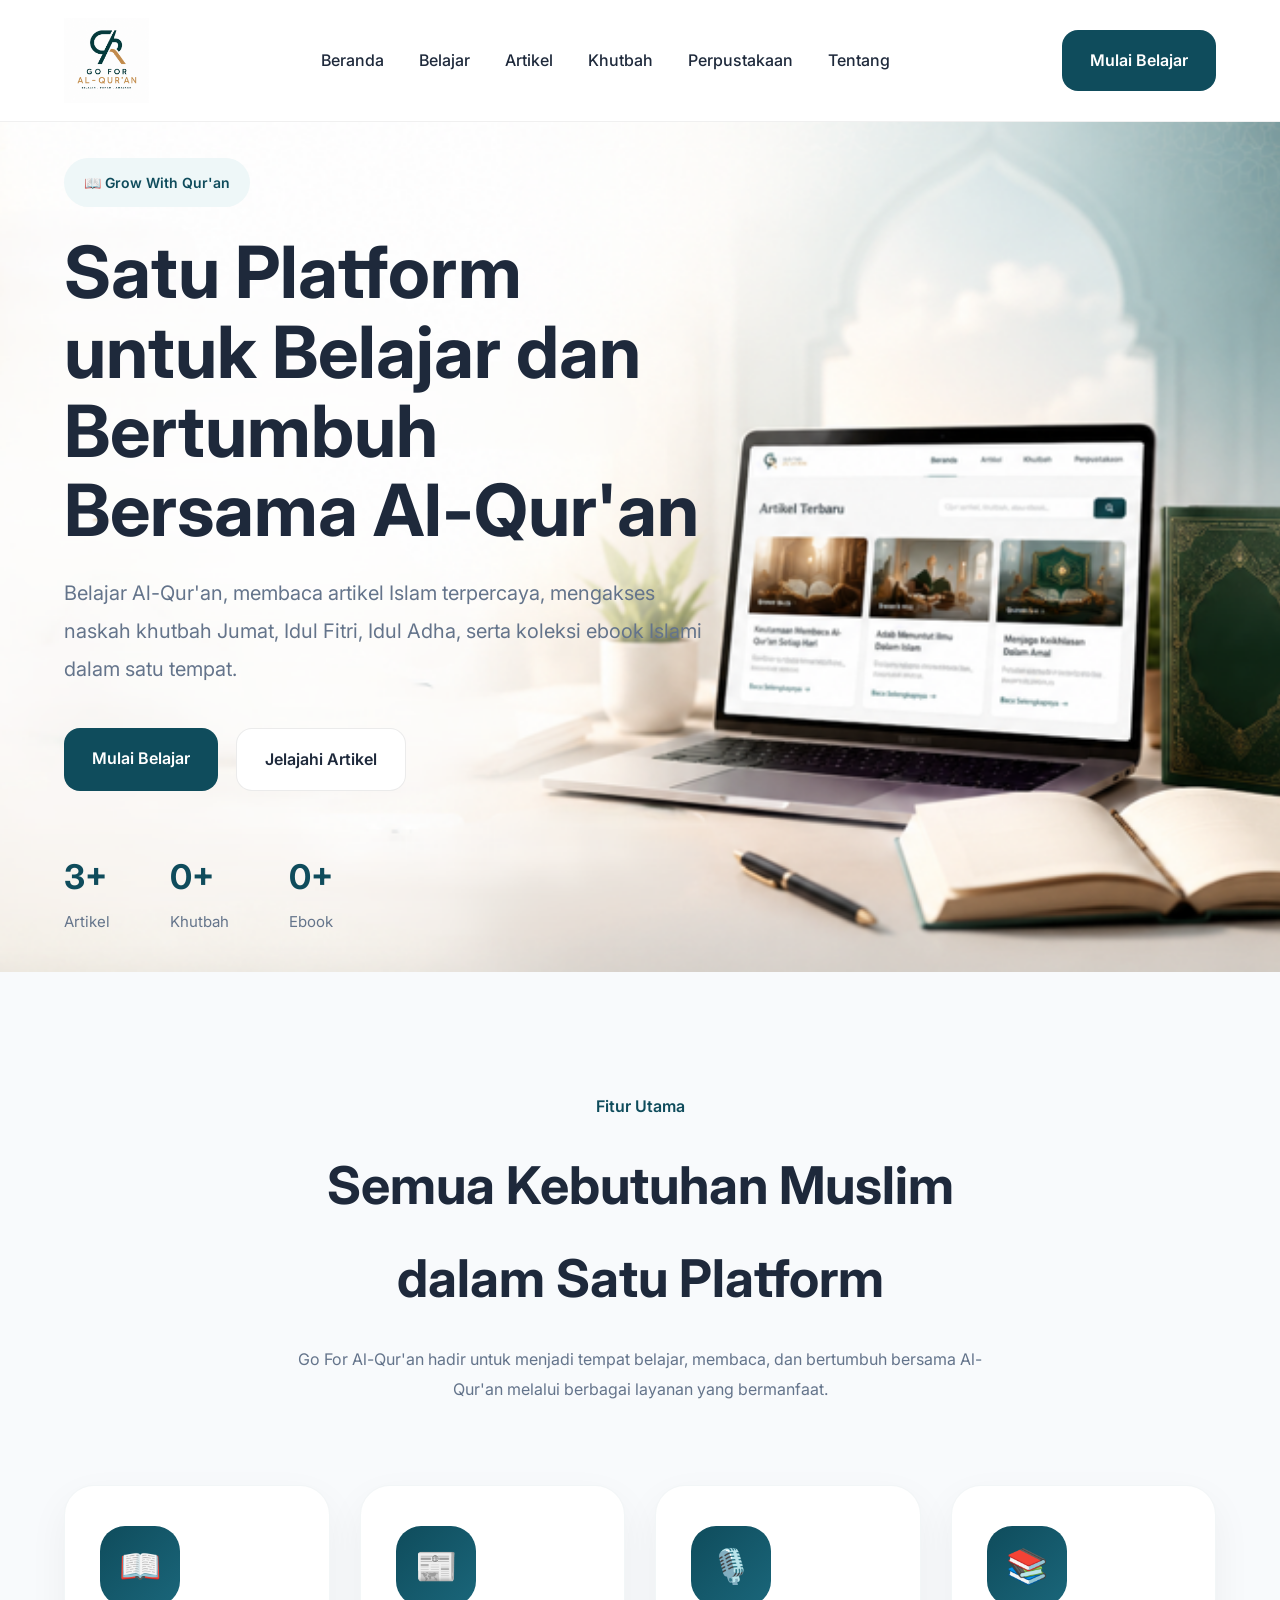
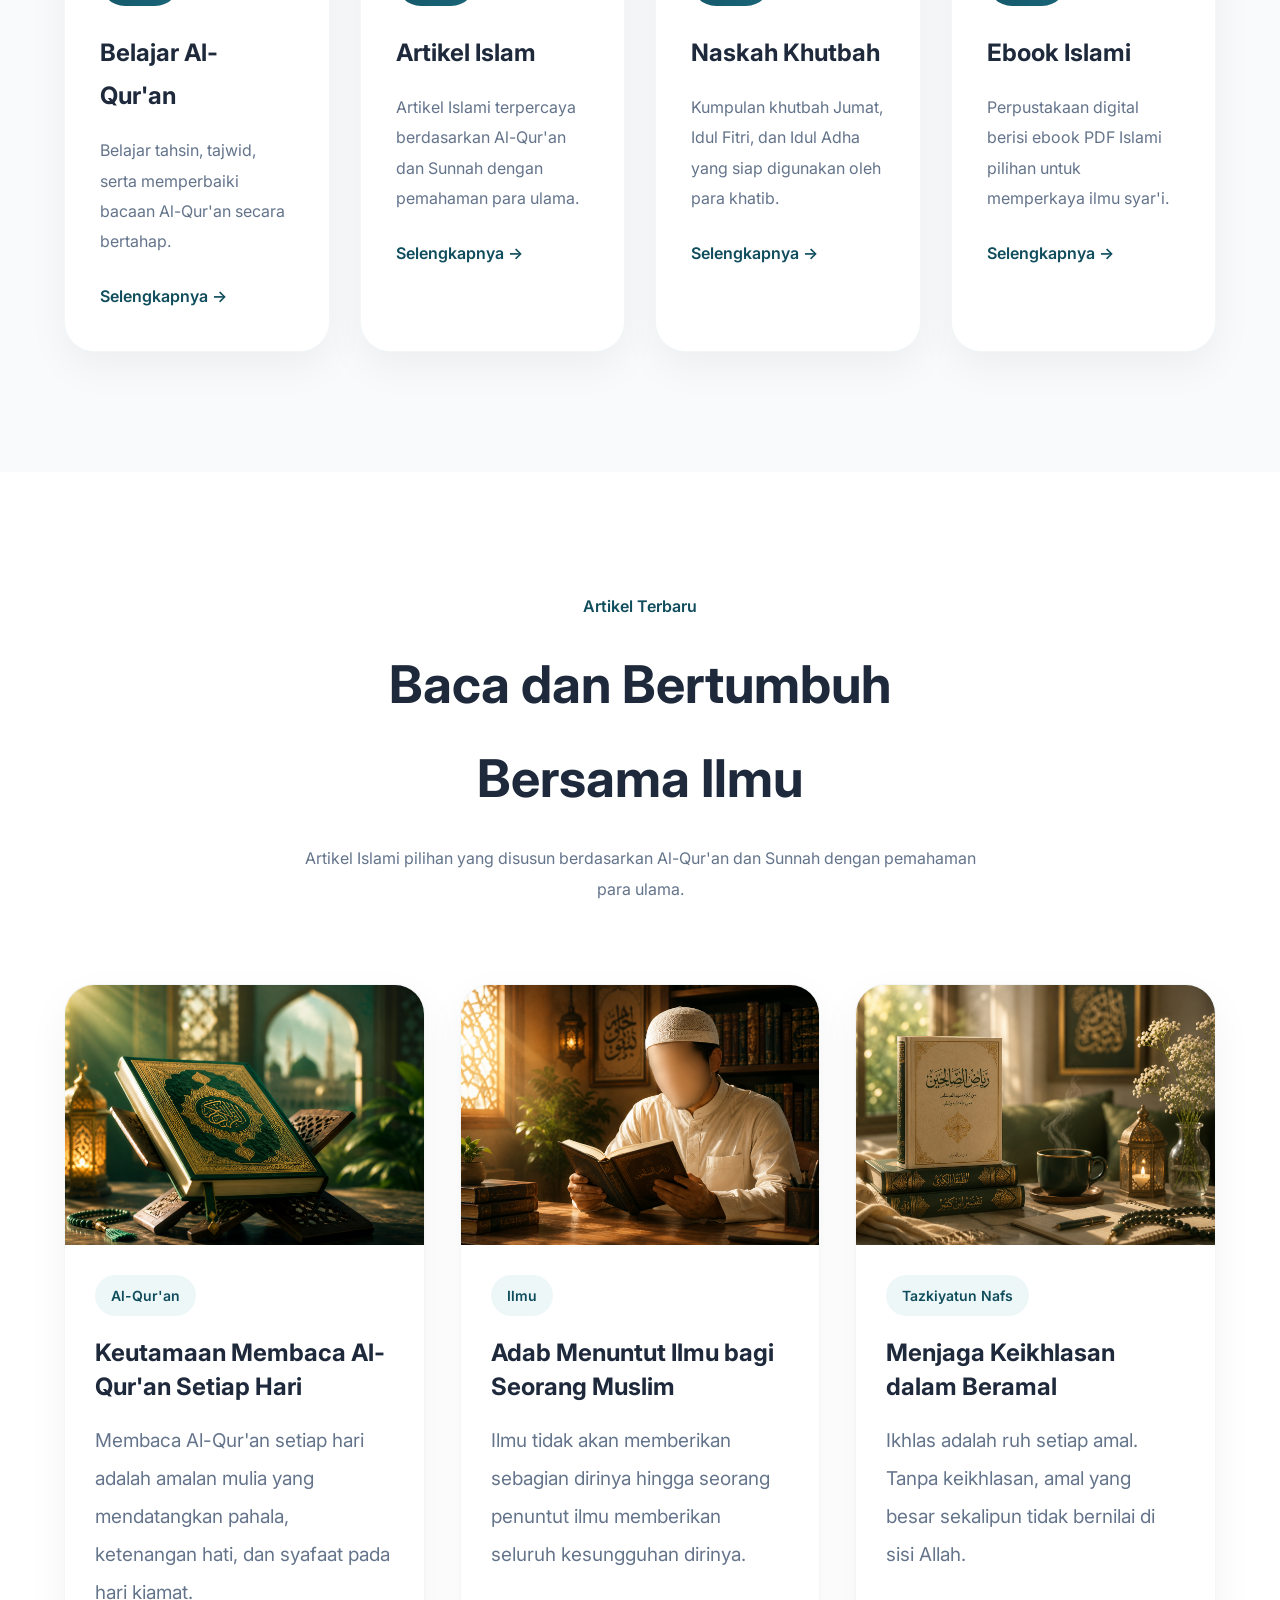
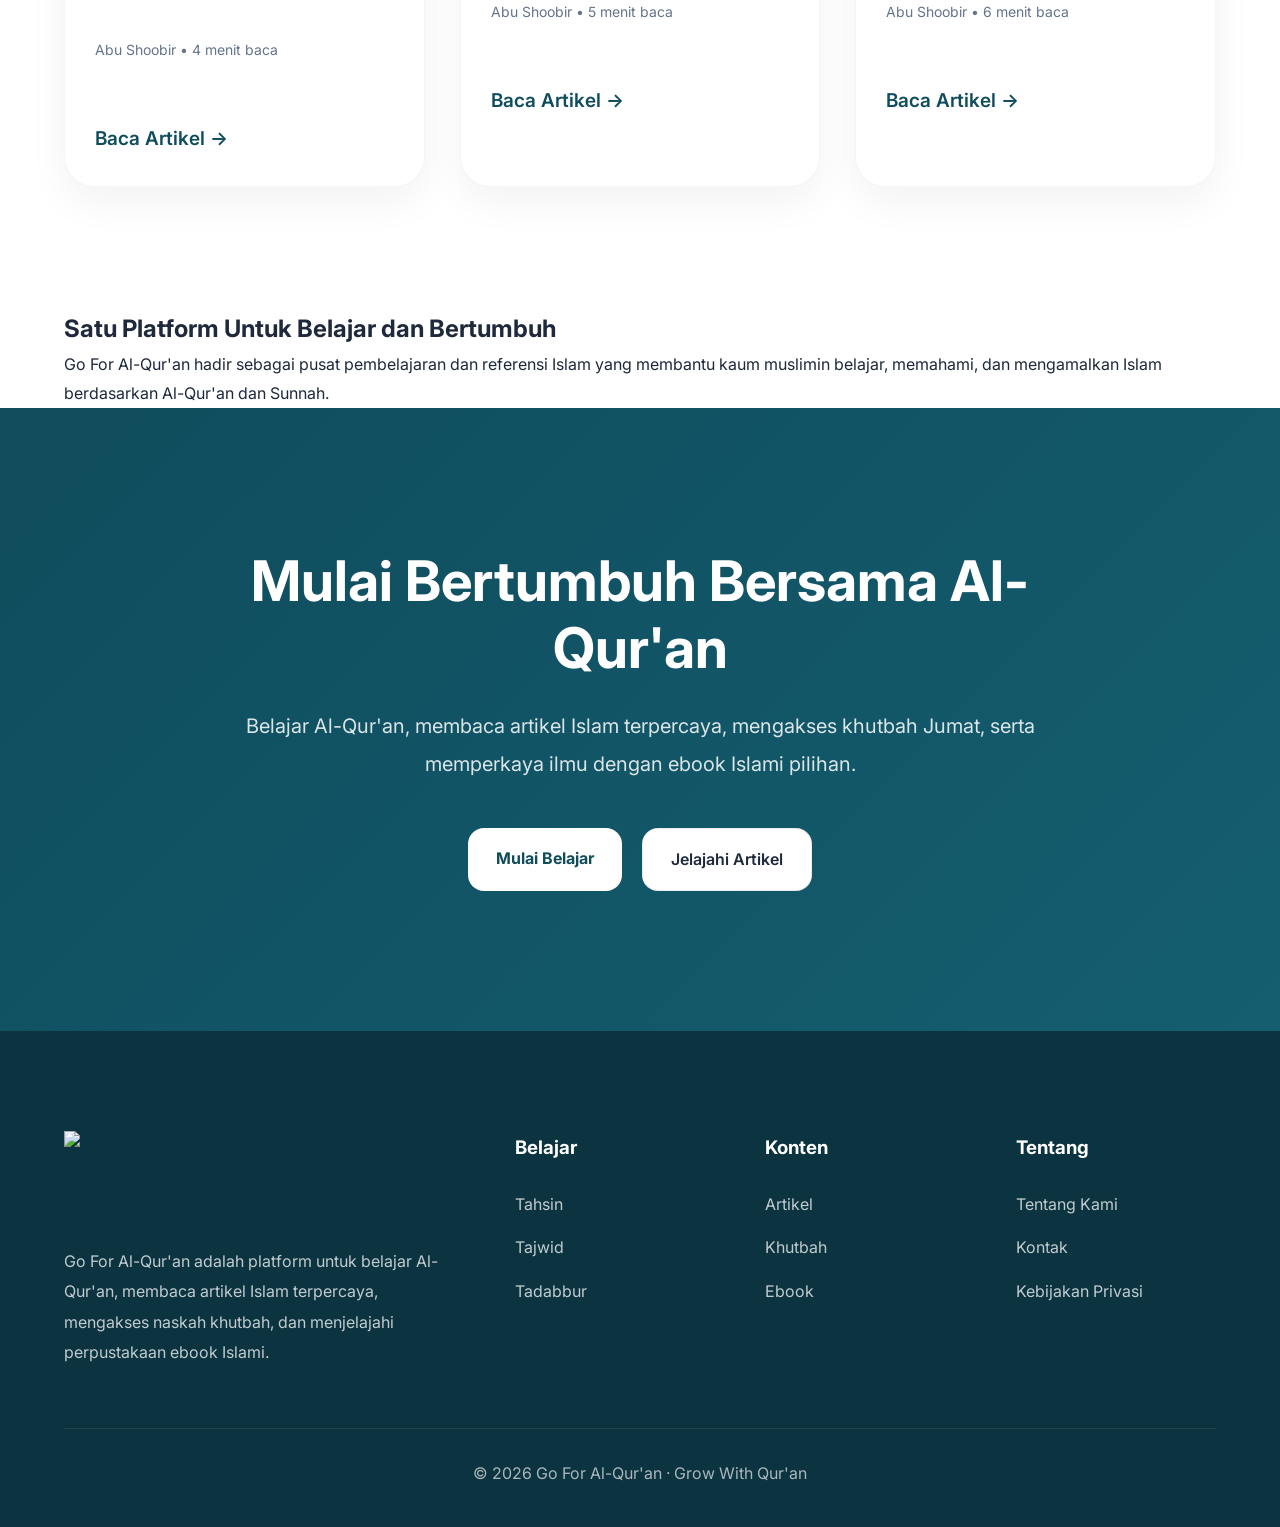
==== index.html @ 5f0da044 "Update index.html" ====
<!DOCTYPE html>
<html lang="id">
<head>
  <meta charset="UTF-8">
  <meta name="viewport" content="width=device-width, initial-scale=1.0">
  <title>Go For Al-Qur'an | Grow With Qur'an</title>

  <link rel="preconnect" href="https://fonts.googleapis.com">
  <link rel="preconnect" href="https://fonts.gstatic.com" crossorigin>

  <link href="https://fonts.googleapis.com/css2?family=Inter:wght@300;400;500;600;700;800&display=swap" rel="stylesheet">
<link rel="icon" type="image/png" href="/favicon.png">
  <link rel="stylesheet" href="style.css">
</head>

<body>

  <!-- Navbar -->
  <header class="navbar">
    <div class="container">

<div class="logo">
  <img src="logoGFA.png" alt="Go For Al-Qur'an">
</div>

      <nav>
        <a href="#">Beranda</a>
        <a href="#">Belajar</a>
        <a href="#">Artikel</a>
        <a href="#">Khutbah</a>
        <a href="#">Perpustakaan</a>
        <a href="#">Tentang</a>
      </nav>

      <a href="#" class="btn-primary">
        Mulai Belajar
      </a>

    </div>
  </header>

<!-- Hero -->
<section class="hero">

<div class="container">

<div class="hero-content">

<span class="hero-badge">
📖 Grow With Qur'an
</span>

<h1>
Satu Platform untuk
Belajar dan Bertumbuh
Bersama Al-Qur'an
</h1>

<p>
Belajar Al-Qur'an, membaca artikel Islam terpercaya,
mengakses naskah khutbah Jumat, Idul Fitri, Idul Adha,
serta koleksi ebook Islami dalam satu tempat.
</p>

<div class="hero-buttons">

<a href="#" class="btn-primary">
Mulai Belajar
</a>

<a href="#" class="btn-secondary">
Jelajahi Artikel
</a>

</div>

<div class="hero-stats">

<div>
<strong>3+</strong>
<span>Artikel</span>
</div>

<div>
<strong>0+</strong>
<span>Khutbah</span>
</div>

<div>
<strong>0+</strong>
<span>Ebook</span>
</div>

</div>

</div>

</div>

</section>
<!-- FITUR UTAMA -->
<section class="features">

<div class="container">

<div class="section-title">

<span>
Fitur Utama
</span>

<h2>
Semua Kebutuhan Muslim dalam Satu Platform
</h2>

<p>
Go For Al-Qur'an hadir untuk menjadi tempat belajar, membaca, dan bertumbuh bersama Al-Qur'an melalui berbagai layanan yang bermanfaat.
</p>

</div>


<div class="feature-grid">

<!-- Card 1 -->

<div class="feature-card">

<div class="feature-icon">
📖
</div>

<h3>
Belajar Al-Qur'an
</h3>

<p>
Belajar tahsin, tajwid, serta memperbaiki bacaan Al-Qur'an secara bertahap.
</p>

<a href="#">
Selengkapnya →
</a>

</div>


<!-- Card 2 -->

<div class="feature-card">

<div class="feature-icon">
📰
</div>

<h3>
Artikel Islam
</h3>

<p>
Artikel Islami terpercaya berdasarkan Al-Qur'an dan Sunnah dengan pemahaman para ulama.
</p>

<a href="#">
Selengkapnya →
</a>

</div>


<!-- Card 3 -->

<div class="feature-card">

<div class="feature-icon">
🎙️
</div>

<h3>
Naskah Khutbah
</h3>

<p>
Kumpulan khutbah Jumat, Idul Fitri, dan Idul Adha yang siap digunakan oleh para khatib.
</p>

<a href="#">
Selengkapnya →
</a>

</div>


<!-- Card 4 -->

<div class="feature-card">

<div class="feature-icon">
📚
</div>

<h3>
Ebook Islami
</h3>

<p>
Perpustakaan digital berisi ebook PDF Islami pilihan untuk memperkaya ilmu syar'i.
</p>

<a href="#">
Selengkapnya →
</a>

</div>

</div>

</div>

</section>

  <!-- ARTIKEL TERBARU -->
<section class="articles">

<div class="container">

<div class="section-title">

<span>
Artikel Terbaru
</span>

<h2>
Baca dan Bertumbuh Bersama Ilmu
</h2>

<p>
Artikel Islami pilihan yang disusun berdasarkan Al-Qur'an dan Sunnah dengan pemahaman para ulama.
</p>

</div>


<div class="article-grid">

<!-- Artikel 1 -->

<div class="article-card">

<img src="/article1.png" alt="Keutamaan Membaca Al-Qur'an">

<div class="article-content">

<div class="article-category">
Al-Qur'an
</div>

<h3>
Keutamaan Membaca Al-Qur'an Setiap Hari
</h3>

<p>
Membaca Al-Qur'an setiap hari adalah amalan mulia yang mendatangkan pahala, ketenangan hati, dan syafaat pada hari kiamat.
</p>

<div class="article-meta">
Abu Shoobir • 4 menit baca
</div>

<a href="artikel/keutamaan-membaca-alquran.html">
Baca Artikel →
</a>

</div>

</div>


<!-- Artikel 2 -->

<div class="article-card">

<img src="/article2.png" alt="Adab Menuntut Ilmu">

<div class="article-content">

<div class="article-category">
Ilmu
</div>

<h3>
Adab Menuntut Ilmu bagi Seorang Muslim
</h3>

<p>
Ilmu tidak akan memberikan sebagian dirinya hingga seorang penuntut ilmu memberikan seluruh kesungguhan dirinya.
</p>

<div class="article-meta">
Abu Shoobir • 5 menit baca
</div>

<a href="artikel/adab-menuntut-ilmu.html">
Baca Artikel →
</a>

</div>

</div>


<!-- Artikel 3 -->

<div class="article-card">

<img src="/article3.png" alt="Menjaga Keikhlasan">

<div class="article-content">

<div class="article-category">
Tazkiyatun Nafs
</div>

<h3>
Menjaga Keikhlasan dalam Beramal
</h3>

<p>
Ikhlas adalah ruh setiap amal. Tanpa keikhlasan, amal yang besar sekalipun tidak bernilai di sisi Allah.
</p>

<div class="article-meta">
Abu Shoobir • 6 menit baca
</div>

<a href="artikel/menjaga-keikhlasan.html">
Baca Artikel →
</a>

</div>

</div>

</div>

</div>

</section>
  
  <!-- Tentang -->
  <section class="about">

    <div class="container">

      <h2>Satu Platform Untuk Belajar dan Bertumbuh</h2>

      <p>
        Go For Al-Qur'an hadir sebagai pusat pembelajaran
        dan referensi Islam yang membantu kaum muslimin
        belajar, memahami, dan mengamalkan Islam berdasarkan
        Al-Qur'an dan Sunnah.
      </p>

    </div>

  </section>


  <!-- CTA -->
 <section class="cta">

<div class="container">

<div class="cta-content">

<h2>
Mulai Bertumbuh Bersama Al-Qur'an
</h2>

<p>
Belajar Al-Qur'an, membaca artikel Islam terpercaya,
mengakses khutbah Jumat, serta memperkaya ilmu dengan ebook Islami pilihan.
</p>

<div class="cta-buttons">

<a href="#" class="btn-light">
Mulai Belajar
</a>

<a href="#" class="btn-secondary">
Jelajahi Artikel
</a>

</div>

</div>

</div>

</section>

  <!-- Footer -->
 <footer>

<div class="container">

<div class="footer-grid">

<div>

<div class="footer-logo">

<img src="logo.png">

</div>

<p class="footer-desc">

Go For Al-Qur'an adalah platform untuk belajar Al-Qur'an, membaca artikel Islam terpercaya, mengakses naskah khutbah, dan menjelajahi perpustakaan ebook Islami.

</p>

</div>


<div class="footer-column">

<h3>
Belajar
</h3>

<a href="#">
Tahsin
</a>

<a href="#">
Tajwid
</a>

<a href="#">
Tadabbur
</a>

</div>


<div class="footer-column">

<h3>
Konten
</h3>

<a href="#">
Artikel
</a>

<a href="#">
Khutbah
</a>

<a href="#">
Ebook
</a>

</div>


<div class="footer-column">

<h3>
Tentang
</h3>

<a href="#">
Tentang Kami
</a>

<a href="#">
Kontak
</a>

<a href="#">
Kebijakan Privasi
</a>

</div>

</div>


<div class="footer-bottom">

© 2026 Go For Al-Qur'an · Grow With Qur'an

</div>

</div>

</footer>
---- style.css ----
/* ==================================================
   GO FOR AL-QUR'AN PREMIUM V5.0
   Grow With Qur'an
================================================== */


/* ==================================================
   ROOT VARIABLES
================================================== */

:root{

    --primary:#0F4C5C;
    --secondary:#D4A55A;

    --dark:#1E293B;
    --gray:#64748B;

    --light:#F8FAFC;
    --white:#FFFFFF;

}


/* ==================================================
   RESET
================================================== */

*{
    margin:0;
    padding:0;
    box-sizing:border-box;
}


html{
    scroll-behavior:smooth;
}


body{

    font-family:'Inter',sans-serif;

    color:var(--dark);

    background:var(--white);

    line-height:1.8;
}


/* ==================================================
   GLOBAL
================================================== */

.container{

    width:90%;
    max-width:1200px;

    margin:auto;

}


img{

    max-width:100%;

    display:block;
}


a{
    text-decoration:none;
}


ul{
    list-style:none;
}


/* ==================================================
   NAVBAR
================================================== */

.navbar{

    position:sticky;

    top:0;

    background:white;

    z-index:999;

    border-bottom:1px solid rgba(0,0,0,.06);

    backdrop-filter:blur(15px);

}


.navbar .container{

    display:flex;

    justify-content:space-between;

    align-items:center;

    padding:18px 0;
}


/* Logo */

.logo img{

    height:85px;

    width:auto;
}


/* Menu */

nav{

    display:flex;

    gap:35px;
}


nav a{

    color:var(--dark);

    font-weight:500;

    transition:.3s;
}


nav a:hover{

    color:var(--primary);
}


/* ==================================================
   BUTTONS
================================================== */

.btn-primary{

    display:inline-block;

    background:var(--primary);

    color:white;

    padding:16px 28px;

    border-radius:16px;

    font-weight:600;

    transition:.3s;
}


.btn-primary:hover{

    transform:translateY(-3px);

    box-shadow:

    0 15px 35px rgba(15,76,92,.25);
}



.btn-secondary{

    display:inline-block;

    background:white;

    color:var(--dark);

    border:1px solid rgba(0,0,0,.08);

    padding:16px 28px;

    border-radius:16px;

    font-weight:600;

    transition:.3s;
}


.btn-secondary:hover{

    transform:translateY(-3px);
}


.btn-light{

    display:inline-block;

    background:white;

    color:var(--primary);

    padding:16px 28px;

    border-radius:16px;

    font-weight:700;
}

/* ==================================================
   HERO PREMIUM V5.0
================================================== */

.hero{

    min-height:850px;

    background:
    url("hero-bg.png") no-repeat center center;

    background-size:cover;

    display:flex;

    align-items:center;
}


.hero-content{

    max-width:650px;
}


.hero-badge{

    display:inline-block;

    background:#eef7f8;

    color:var(--primary);

    padding:12px 20px;

    border-radius:999px;

    font-size:14px;

    font-weight:600;

    margin-bottom:25px;
}


.hero h1{

    font-size:72px;

    line-height:1.1;

    color:var(--dark);

    margin-bottom:25px;
}


.hero p{

    font-size:20px;

    line-height:1.9;

    color:var(--gray);

    margin-bottom:40px;
}


.hero-buttons{

    display:flex;

    gap:18px;

    margin-bottom:55px;
}


.hero-stats{

    display:flex;

    gap:60px;
}


.hero-stats strong{

    display:block;

    font-size:34px;

    color:var(--primary);
}


.hero-stats span{

    color:var(--gray);

    font-size:15px;
}

/* ==================================================
   FEATURES PREMIUM V5.0
================================================== */

.features{

    padding:120px 0;

    background:var(--light);
}


/* Section Title */

.section-title{

    text-align:center;

    max-width:700px;

    margin:0 auto 80px;
}


.section-title span{

    color:var(--primary);

    font-weight:600;
}


.section-title h2{

    font-size:52px;

    color:var(--dark);

    margin:18px 0;
}


.section-title p{

    color:var(--gray);

    line-height:1.9;
}


/* Grid */

.feature-grid{

    display:grid;

    grid-template-columns:repeat(4,1fr);

    gap:30px;
}


/* Card */

.feature-card{

    background:white;

    padding:40px 35px;

    border-radius:30px;

    border:1px solid rgba(15,76,92,.05);

    box-shadow:
    0 15px 40px rgba(0,0,0,.05);

    transition:.4s;
}


.feature-card:hover{

    transform:translateY(-12px);

    box-shadow:
    0 25px 60px rgba(0,0,0,.1);
}


/* Icon */

.feature-icon{

    width:80px;

    height:80px;

    border-radius:25px;

    background:
    linear-gradient(
    135deg,
    #0F4C5C,
    #1A667A);

    color:white;

    display:flex;

    justify-content:center;

    align-items:center;

    font-size:34px;

    margin-bottom:25px;
}


/* Content */

.feature-card h3{

    font-size:24px;

    margin-bottom:18px;

    color:var(--dark);
}


.feature-card p{

    color:var(--gray);

    line-height:1.9;

    margin-bottom:25px;
}


.feature-card a{

    color:var(--primary);

    font-weight:600;
}

/* ==================================================
   ARTICLES PREMIUM V5.0
================================================== */

.articles{

    padding:120px 0;

    background:white;
}


/* Grid */

.article-grid{

    display:grid;

    grid-template-columns:
    repeat(3,1fr);

    gap:35px;
}


/* Card */

.article-card{

    background:white;

    border-radius:30px;

    overflow:hidden;

    border:1px solid rgba(15,76,92,.05);

    box-shadow:
    0 15px 40px rgba(0,0,0,.05);

    transition:.4s;
}


.article-card:hover{

    transform:translateY(-10px);

    box-shadow:
    0 25px 60px rgba(0,0,0,.10);
}


/* Image */

.article-card img{

    width:100%;

    height:260px;

    object-fit:cover;
}


/* Content */

.article-content{

    padding:30px;
}


/* Category */

.article-category{

    display:inline-block;

    background:#eef7f8;

    color:var(--primary);

    padding:8px 14px;

    border-radius:999px;

    font-size:13px;

    font-weight:600;

    margin-bottom:18px;
}


/* Title */

.article-content h3{

    font-size:24px;

    line-height:1.4;

    color:var(--dark);

    margin-bottom:18px;
}


/* Description */

.article-content p{

    color:var(--gray);

    line-height:1.8;

    margin-bottom:25px;
}


/* Meta */

.article-meta{

    color:var(--gray);

    font-size:14px;

    margin-bottom:20px;
}


/* Link */

.article-content a{

    color:var(--primary);

    font-weight:600;
}

/* ==================================================
   CTA PREMIUM V5.0
================================================== */

.cta{

    padding:140px 0;

    background:
    linear-gradient(
    135deg,
    #0F4C5C,
    #145E70);

    color:white;
}


.cta-content{

    max-width:800px;

    margin:auto;

    text-align:center;
}


.cta-content h2{

    font-size:56px;

    line-height:1.2;

    margin-bottom:25px;
}


.cta-content p{

    font-size:20px;

    line-height:1.9;

    color:rgba(255,255,255,.85);

    margin-bottom:45px;
}


.cta-buttons{

    display:flex;

    justify-content:center;

    gap:20px;
}



/* ==================================================
   FOOTER PREMIUM V5.0
================================================== */

footer{

    background:#0B3340;

    color:white;

    padding:100px 0 40px;
}


.footer-grid{

    display:grid;

    grid-template-columns:
    2fr 1fr 1fr 1fr;

    gap:50px;
}


.footer-logo img{

    height:90px;

    margin-bottom:25px;
}


.footer-desc{

    color:rgba(255,255,255,.75);

    line-height:1.9;
}


.footer-column h3{

    margin-bottom:25px;
}


.footer-column a{

    display:block;

    color:rgba(255,255,255,.75);

    margin-bottom:15px;

    transition:.3s;
}


.footer-column a:hover{

    color:white;
}


.footer-bottom{

    border-top:1px solid rgba(255,255,255,.08);

    margin-top:60px;

    padding-top:30px;

    text-align:center;

    color:rgba(255,255,255,.65);
}

/* ==================================================
   ARTICLE PAGE PREMIUM V5.0
================================================== */

.article-container{

    max-width:900px;

    margin:auto;

    padding:80px 25px;
}


/* Breadcrumb */

.breadcrumb{

    color:var(--gray);

    margin-bottom:35px;

    font-size:15px;
}


/* Cover */

.article-cover{

    width:100%;

    height:500px;

    object-fit:cover;

    border-radius:30px;

    margin-bottom:45px;
}


/* Category */

.article-category{

    display:inline-block;

    background:#eef7f8;

    color:var(--primary);

    padding:8px 16px;

    border-radius:999px;

    font-size:14px;

    font-weight:600;

    margin-bottom:20px;
}


/* Title */

.article-title{

    font-size:58px;

    line-height:1.15;

    color:var(--dark);

    margin-bottom:20px;
}


/* Meta */

.article-meta{

    display:flex;

    gap:20px;

    color:var(--gray);

    margin-bottom:60px;
}


/* Content */

.article-content{

    font-size:19px;

    color:#475569;
}


.article-content h2{

    margin-top:70px;

    margin-bottom:20px;

    color:var(--dark);

    font-size:34px;
}


.article-content p{

    line-height:2;

    margin-bottom:25px;
}


/* Arabic */

.arabic{

    font-size:34px;

    line-height:2.4;

    direction:rtl;

    text-align:right;

    color:var(--primary);

    margin:40px 0;
}


/* Blockquote */

blockquote{

    background:var(--light);

    border-left:5px solid var(--secondary);

    padding:30px;

    border-radius:25px;

    margin:40px 0;
}


/* List */

.article-content ul{

    margin-left:25px;
}


.article-content li{

    margin-bottom:15px;
}

/* ==================================================
   SHARE BUTTONS
================================================== */

.share-buttons{

    display:flex;

    gap:15px;

    margin:60px 0;
}


.share-btn{

    background:var(--light);

    padding:14px 20px;

    border-radius:16px;

    color:var(--dark);

    font-weight:600;

    transition:.3s;
}


.share-btn:hover{

    transform:translateY(-3px);
}

/* ==================================================
   QUOTE BOX
================================================== */

.quote-box{

    background:
    linear-gradient(
    135deg,
    #0F4C5C,
    #145E70);

    color:white;

    padding:60px;

    border-radius:30px;

    text-align:center;

    margin:100px 0;
}


.quote-box p{

    color:white;

    font-size:24px;

    font-style:italic;

    line-height:1.8;
}

/* ==================================================
   AUTHOR BOX
================================================== */

.author-box{

    display:flex;

    gap:25px;

    align-items:center;

    background:var(--light);

    padding:35px;

    border-radius:30px;

    margin-top:100px;
}


.author-avatar{

    width:90px;

    height:90px;

    border-radius:50%;

    background:
    linear-gradient(
    135deg,
    var(--primary),
    var(--secondary));
}


.author-info h3{

    margin-bottom:10px;
}

/* ==================================================
   RELATED ARTICLES
================================================== */

.related-section{

    margin-top:120px;
}


.related-grid{

    display:grid;

    grid-template-columns:
    repeat(3,1fr);

    gap:30px;
}


.related-card{

    background:white;

    border-radius:25px;

    overflow:hidden;

    box-shadow:
    0 15px 40px rgba(0,0,0,.06);

    transition:.4s;
}


.related-card:hover{

    transform:translateY(-8px);
}


.related-card img{

    width:100%;

    height:180px;

    object-fit:cover;
}


.related-content{

    padding:25px;
}


.related-content h3{

    margin-bottom:15px;

    line-height:1.5;
}


.related-content a{

    color:var(--primary);

    font-weight:600;
}

/* ==================================================
   RESPONSIVE PREMIUM V5.0
================================================== */


/* ======================
   Laptop
====================== */

@media (max-width:1200px){

    .hero h1{
        font-size:58px;
    }

    .feature-grid{
        grid-template-columns:repeat(2,1fr);
    }

    .article-grid{
        grid-template-columns:repeat(2,1fr);
    }

    .footer-grid{
        grid-template-columns:1fr 1fr;
    }

}


/* ======================
   Tablet
====================== */

@media (max-width:992px){

    nav{
        display:none;
    }

    .hero{
        min-height:auto;
        padding:120px 0;
    }

    .hero-content{
        max-width:100%;
        text-align:center;
    }

    .hero-buttons{
        justify-content:center;
    }

    .hero-stats{
        justify-content:center;
        flex-wrap:wrap;
        gap:40px;
    }

    .feature-grid{
        grid-template-columns:1fr 1fr;
    }

    .article-grid{
        grid-template-columns:1fr;
    }

    .related-grid{
        grid-template-columns:1fr;
    }

    .footer-grid{
        grid-template-columns:1fr;
        text-align:center;
    }

    .footer-logo img{
        margin:auto;
        margin-bottom:25px;
    }

}


/* ======================
   Mobile
====================== */

@media (max-width:768px){

    .hero{

        background-position:center;

        padding:100px 0;
    }

    .hero h1{

        font-size:42px;
    }

    .hero p{

        font-size:17px;
    }

    .hero-buttons{

        flex-direction:column;

        gap:15px;
    }

    .hero-stats{

        flex-direction:column;

        gap:25px;
    }

    .section-title h2{

        font-size:38px;
    }

    .cta-content h2{

        font-size:40px;
    }

    .article-title{

        font-size:42px;
    }

    .article-cover{

        height:300px;
    }

    .arabic{

        font-size:24px;

        line-height:2.2;
    }

    .author-box{

        flex-direction:column;

        text-align:center;
    }

}


/* ======================
   Small Mobile
====================== */

@media (max-width:576px){

    .hero h1{

        font-size:34px;
    }

    .section-title h2{

        font-size:32px;
    }

    .cta-content h2{

        font-size:32px;
    }

    .article-title{

        font-size:34px;
    }

    .quote-box{

        padding:40px 25px;
    }

    .quote-box p{

        font-size:20px;
    }

    .share-buttons{

        flex-wrap:wrap;
    }

}
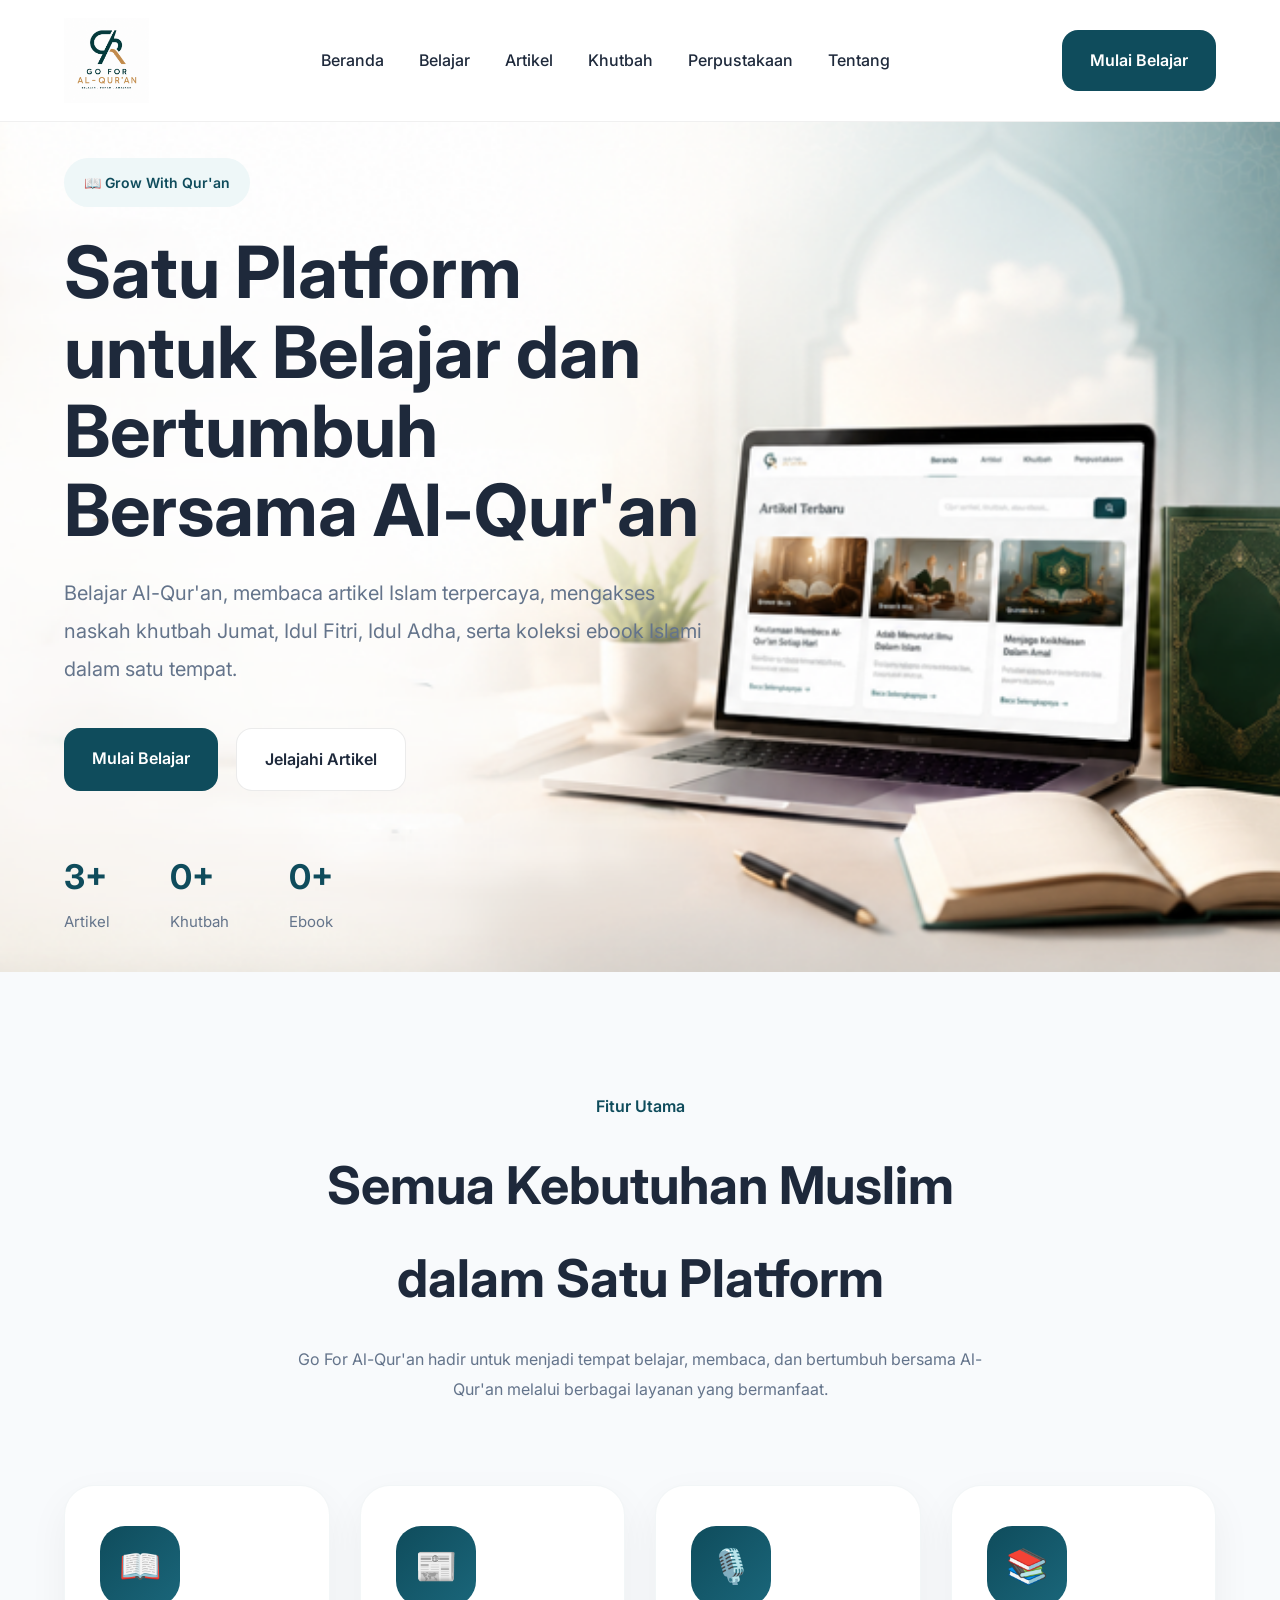
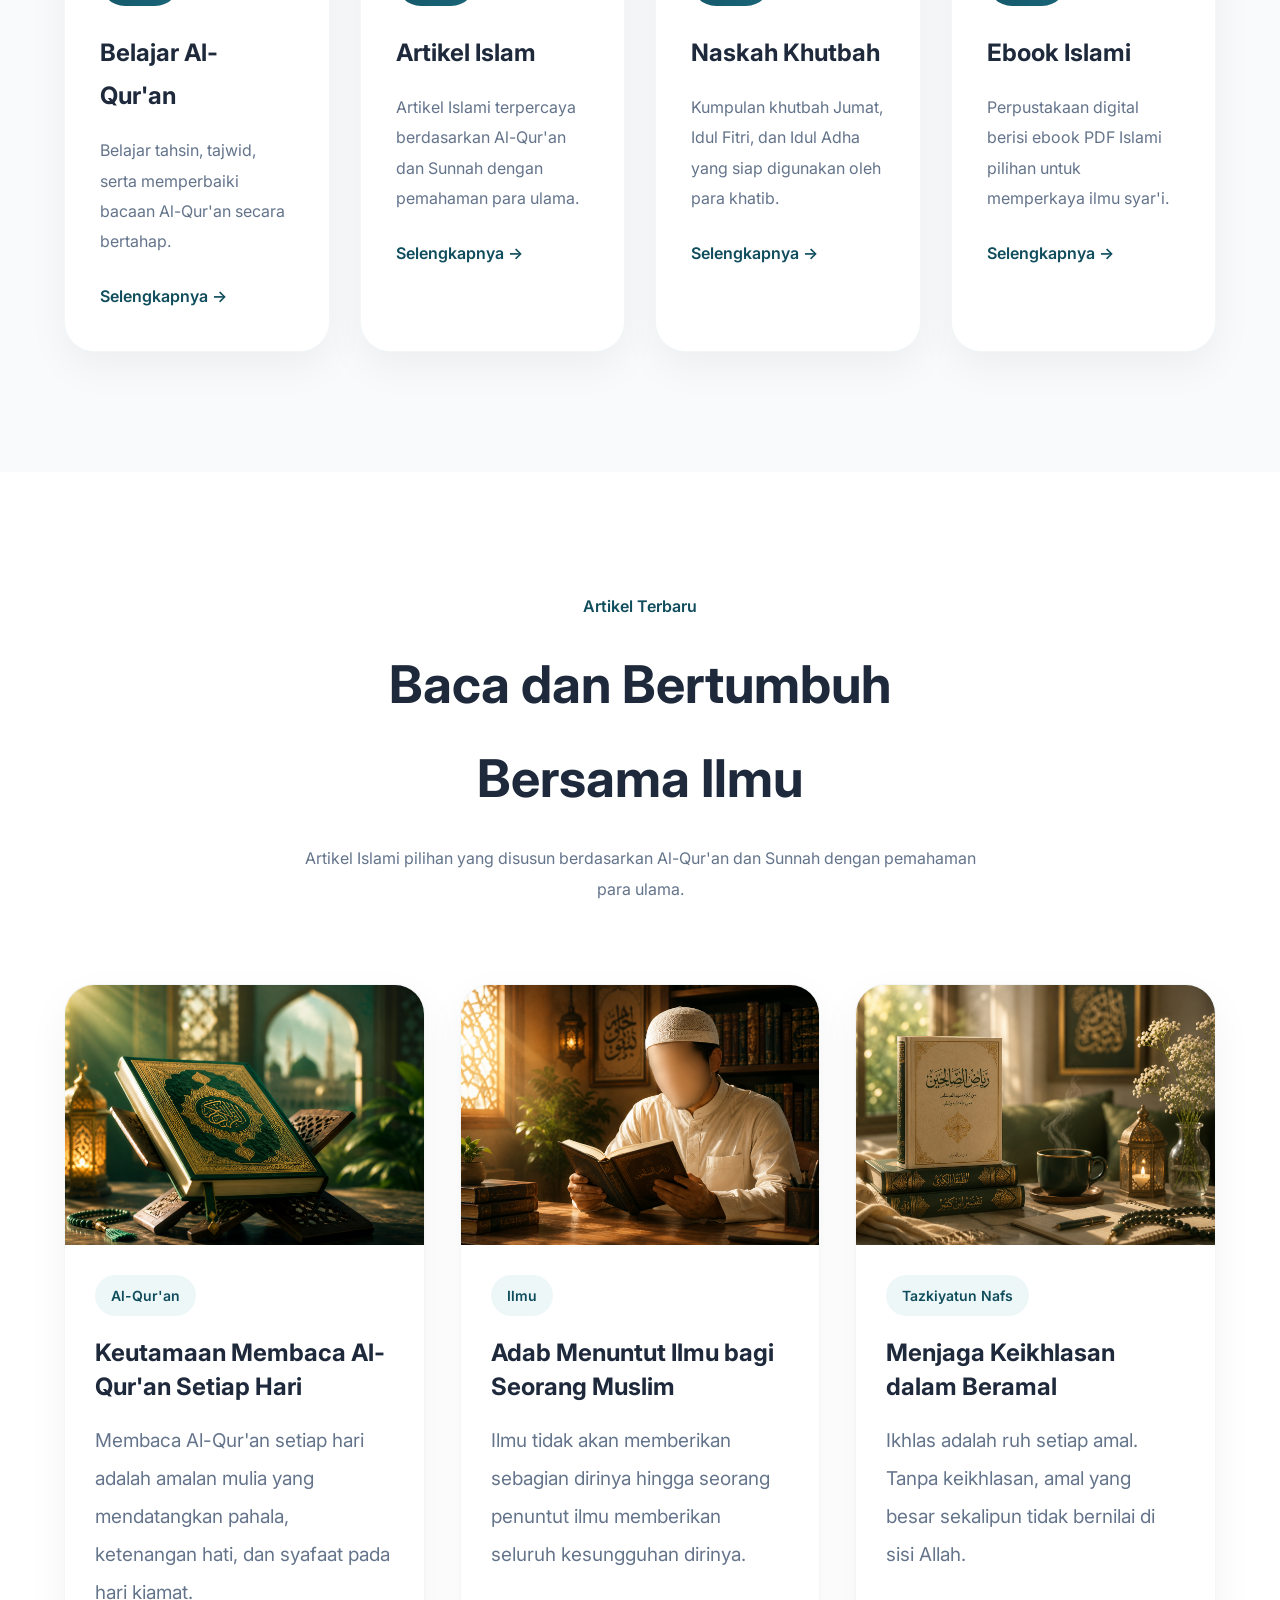
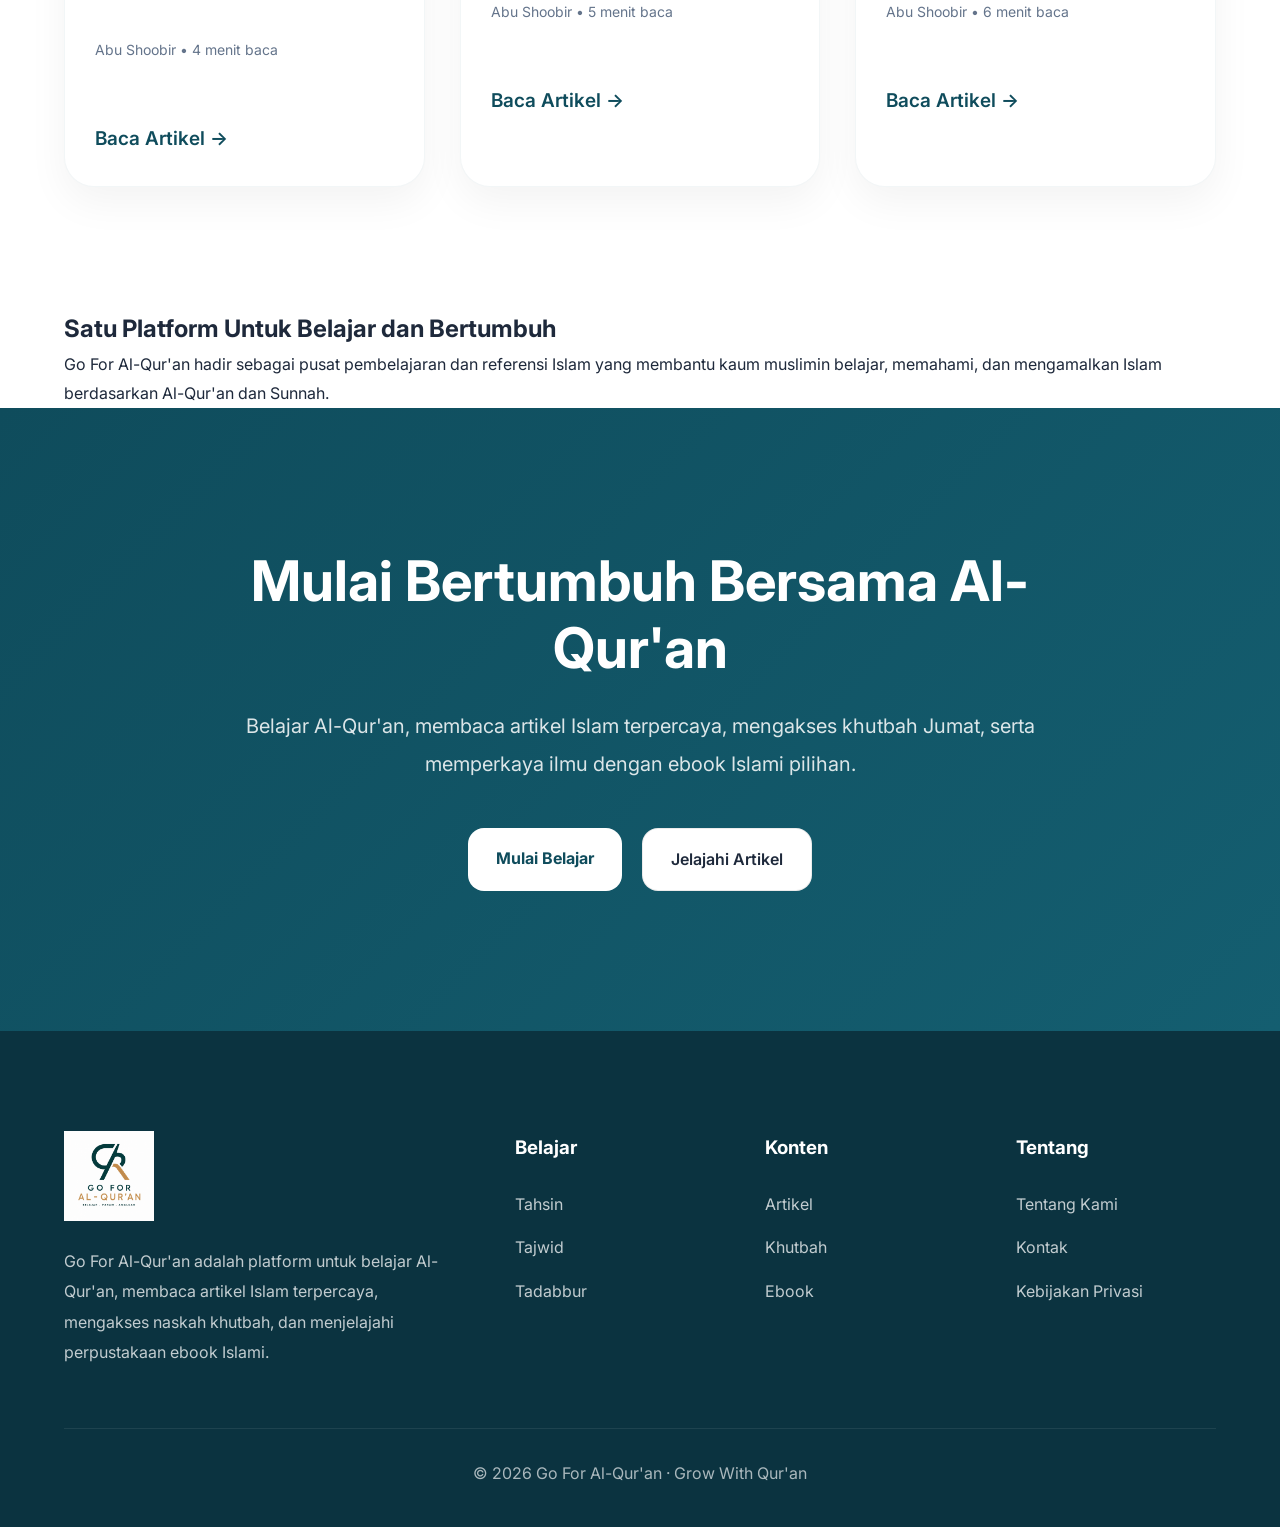
==== commit 7b061c41: "Update index.html" ====
--- a/index.html
+++ b/index.html
@@ -411,7 +411,7 @@
 
 <div class="footer-logo">
 
-<img src="logo.png">
+<img src="/logoGFA.png">
 
 </div>
 
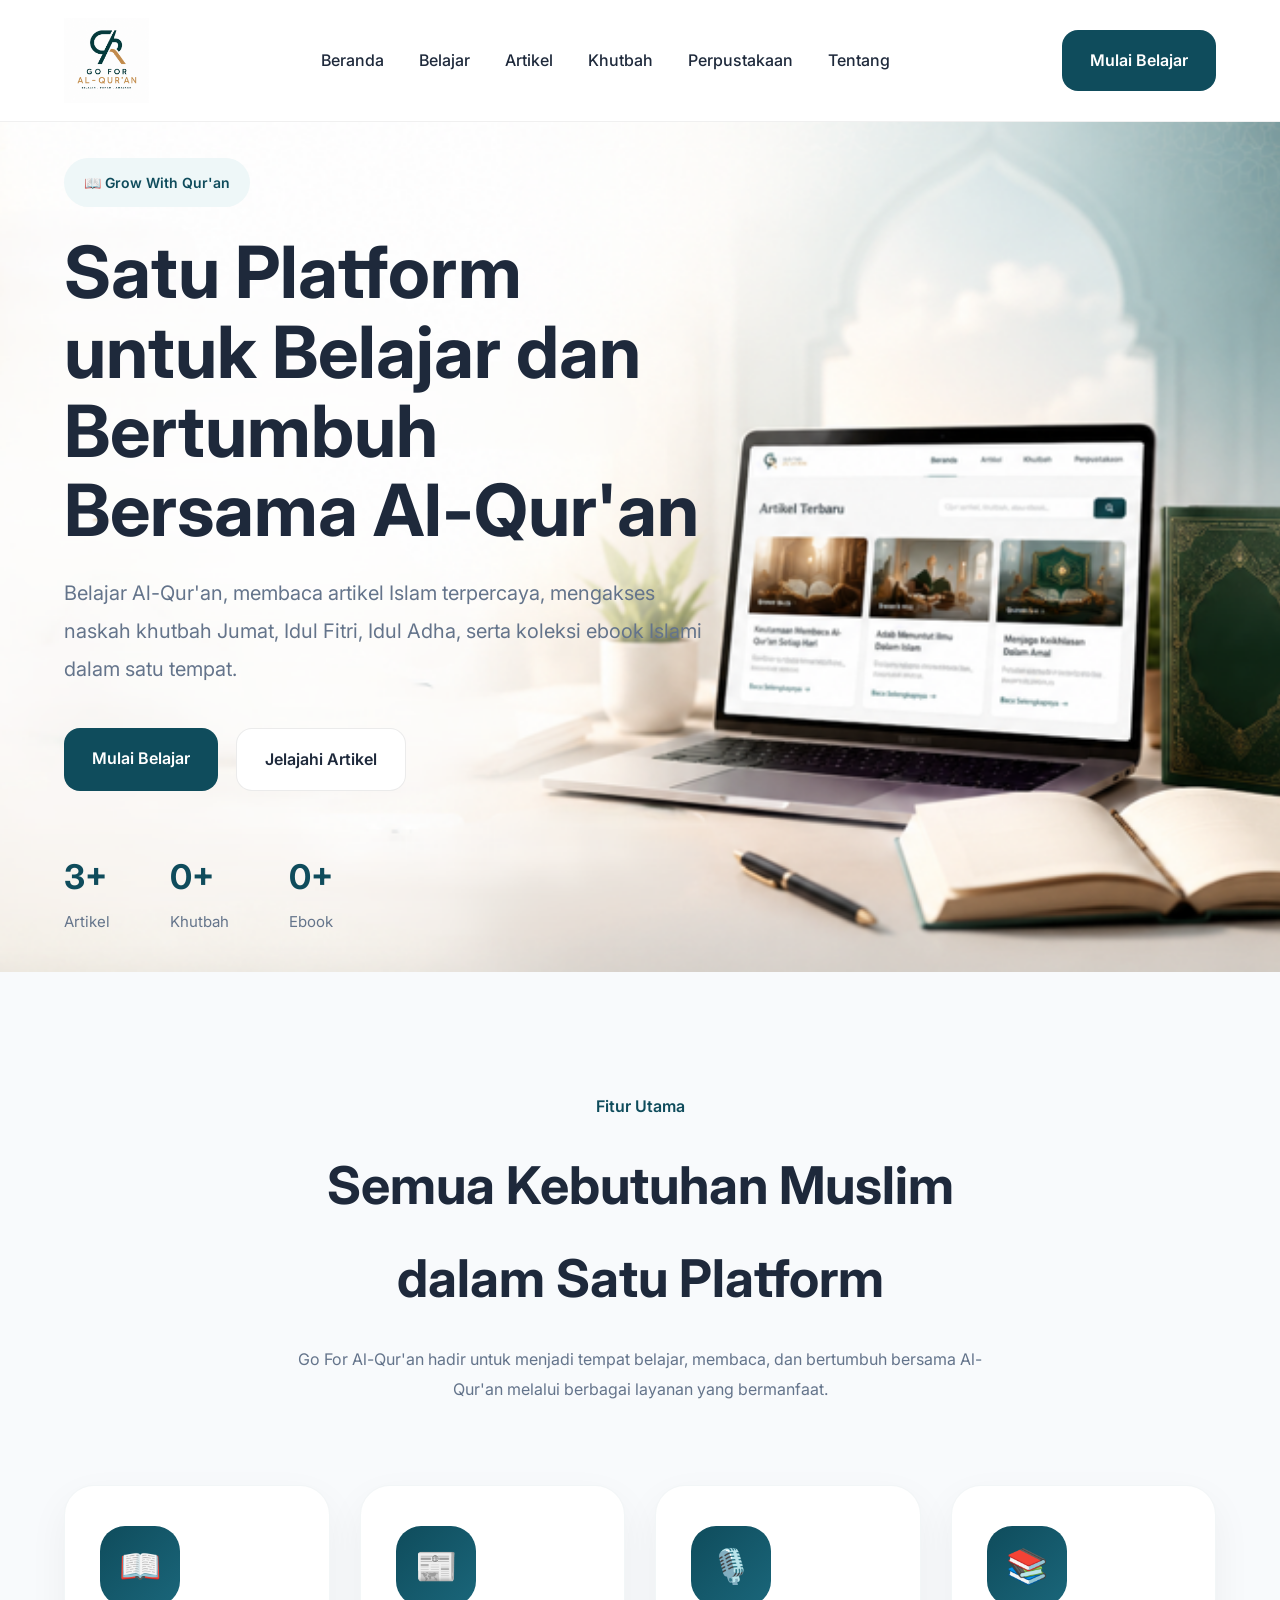
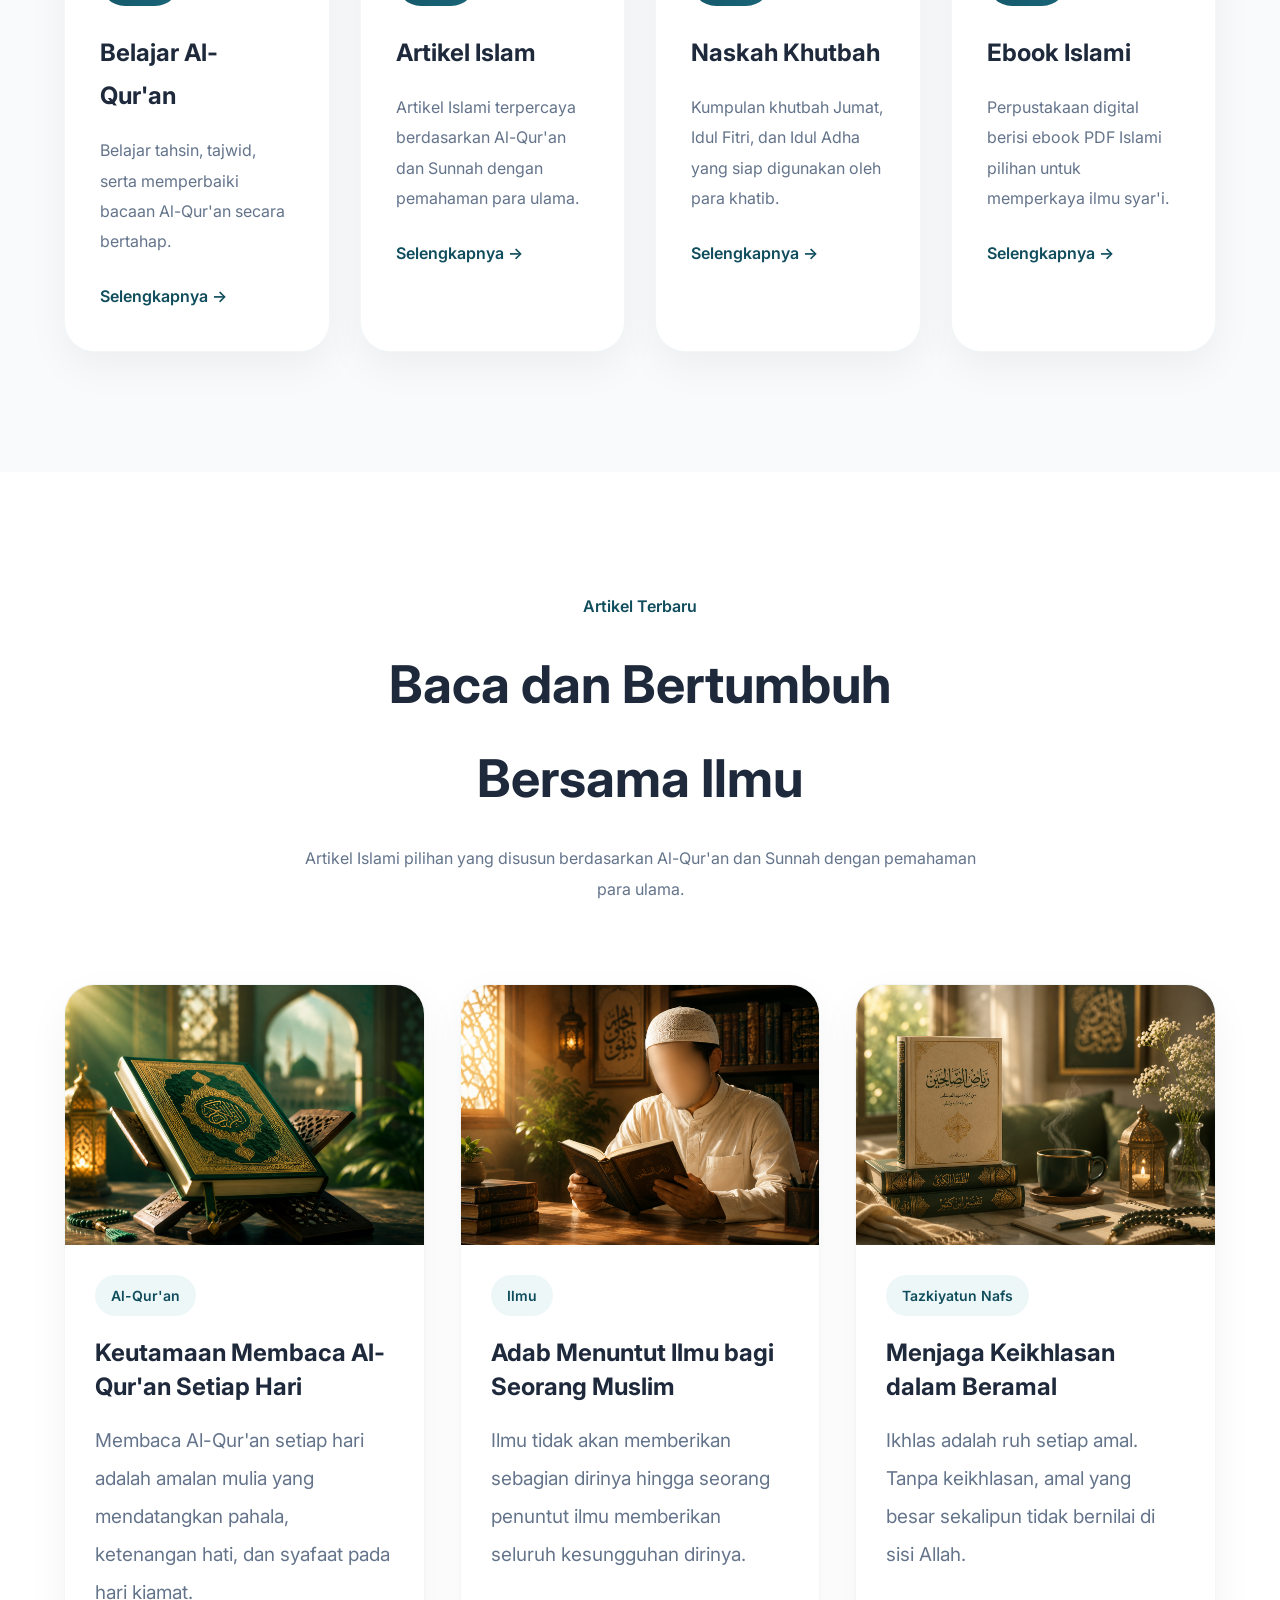
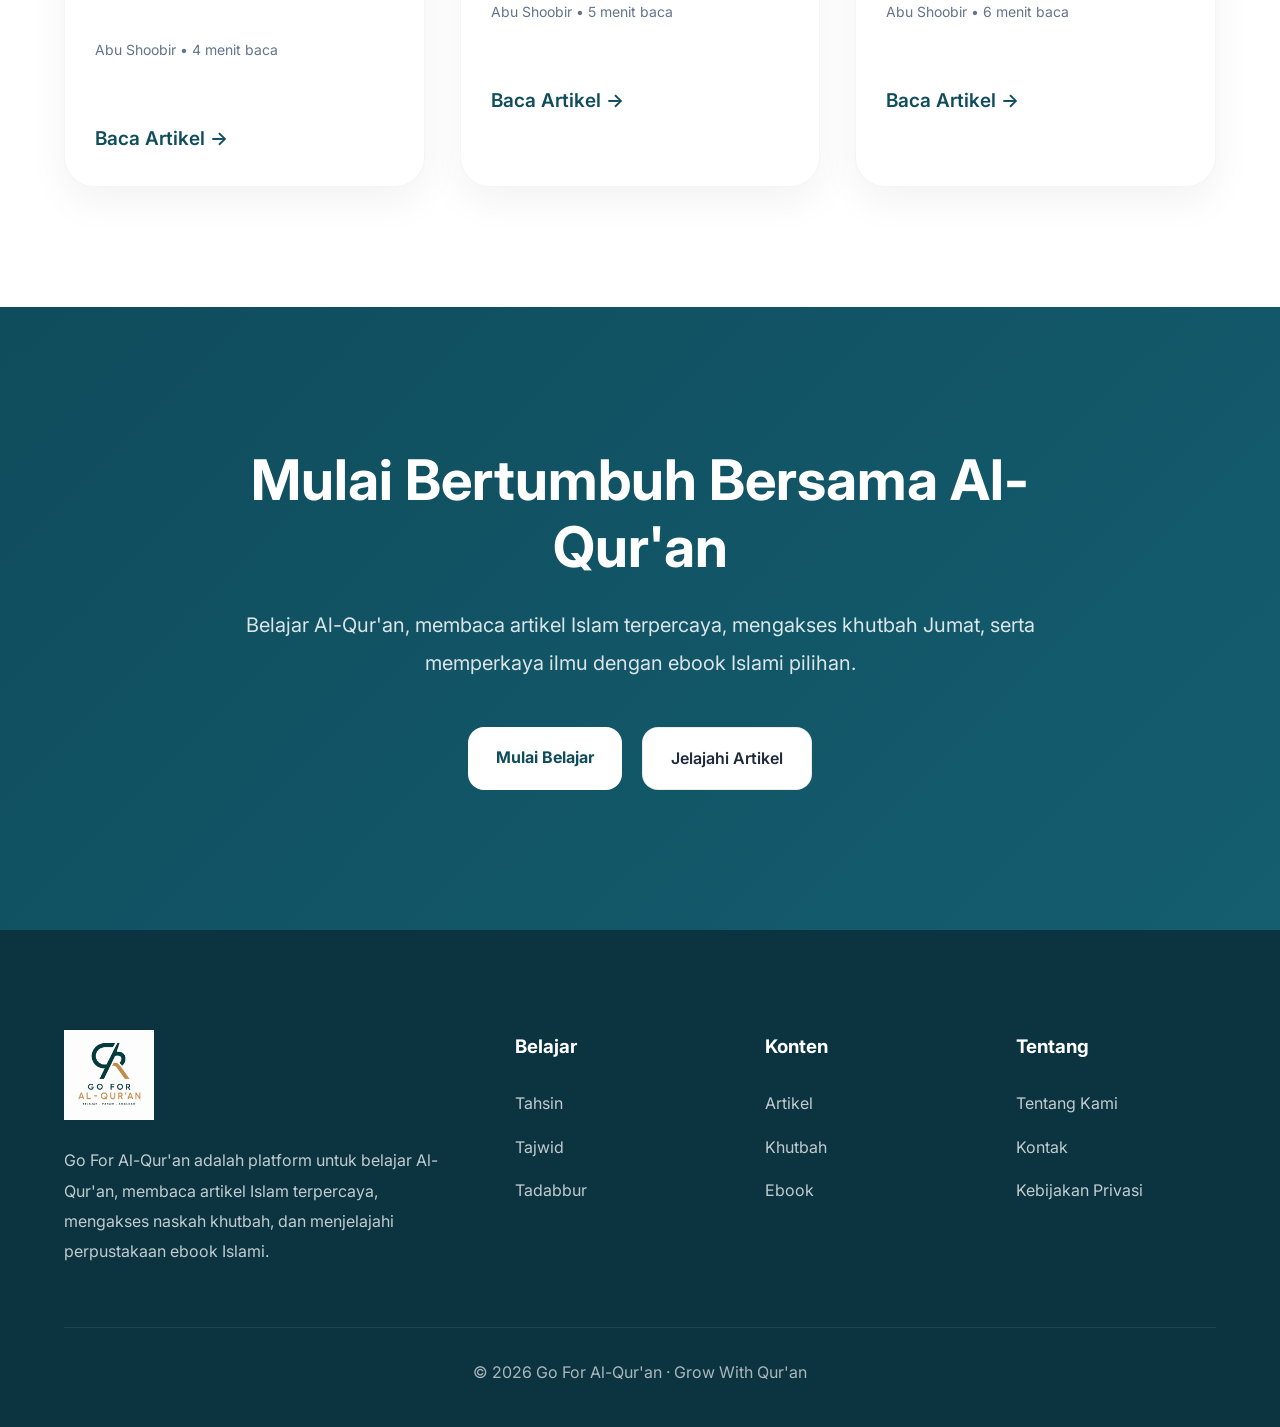
==== commit 4171fc3f: "Update index.html" ====
--- a/index.html
+++ b/index.html
@@ -333,7 +333,7 @@
 Abu Shoobir • 6 menit baca
 </div>
 
-<a href="artikel/menjaga-keikhlasan.html">
+<a href="artikel/menjaga-keikhlasan-dalam-beramal.html">
 Baca Artikel →
 </a>
 
@@ -346,25 +346,6 @@
 </div>
 
 </section>
-  
-  <!-- Tentang -->
-  <section class="about">
-
-    <div class="container">
-
-      <h2>Satu Platform Untuk Belajar dan Bertumbuh</h2>
-
-      <p>
-        Go For Al-Qur'an hadir sebagai pusat pembelajaran
-        dan referensi Islam yang membantu kaum muslimin
-        belajar, memahami, dan mengamalkan Islam berdasarkan
-        Al-Qur'an dan Sunnah.
-      </p>
-
-    </div>
-
-  </section>
-
 
   <!-- CTA -->
  <section class="cta">
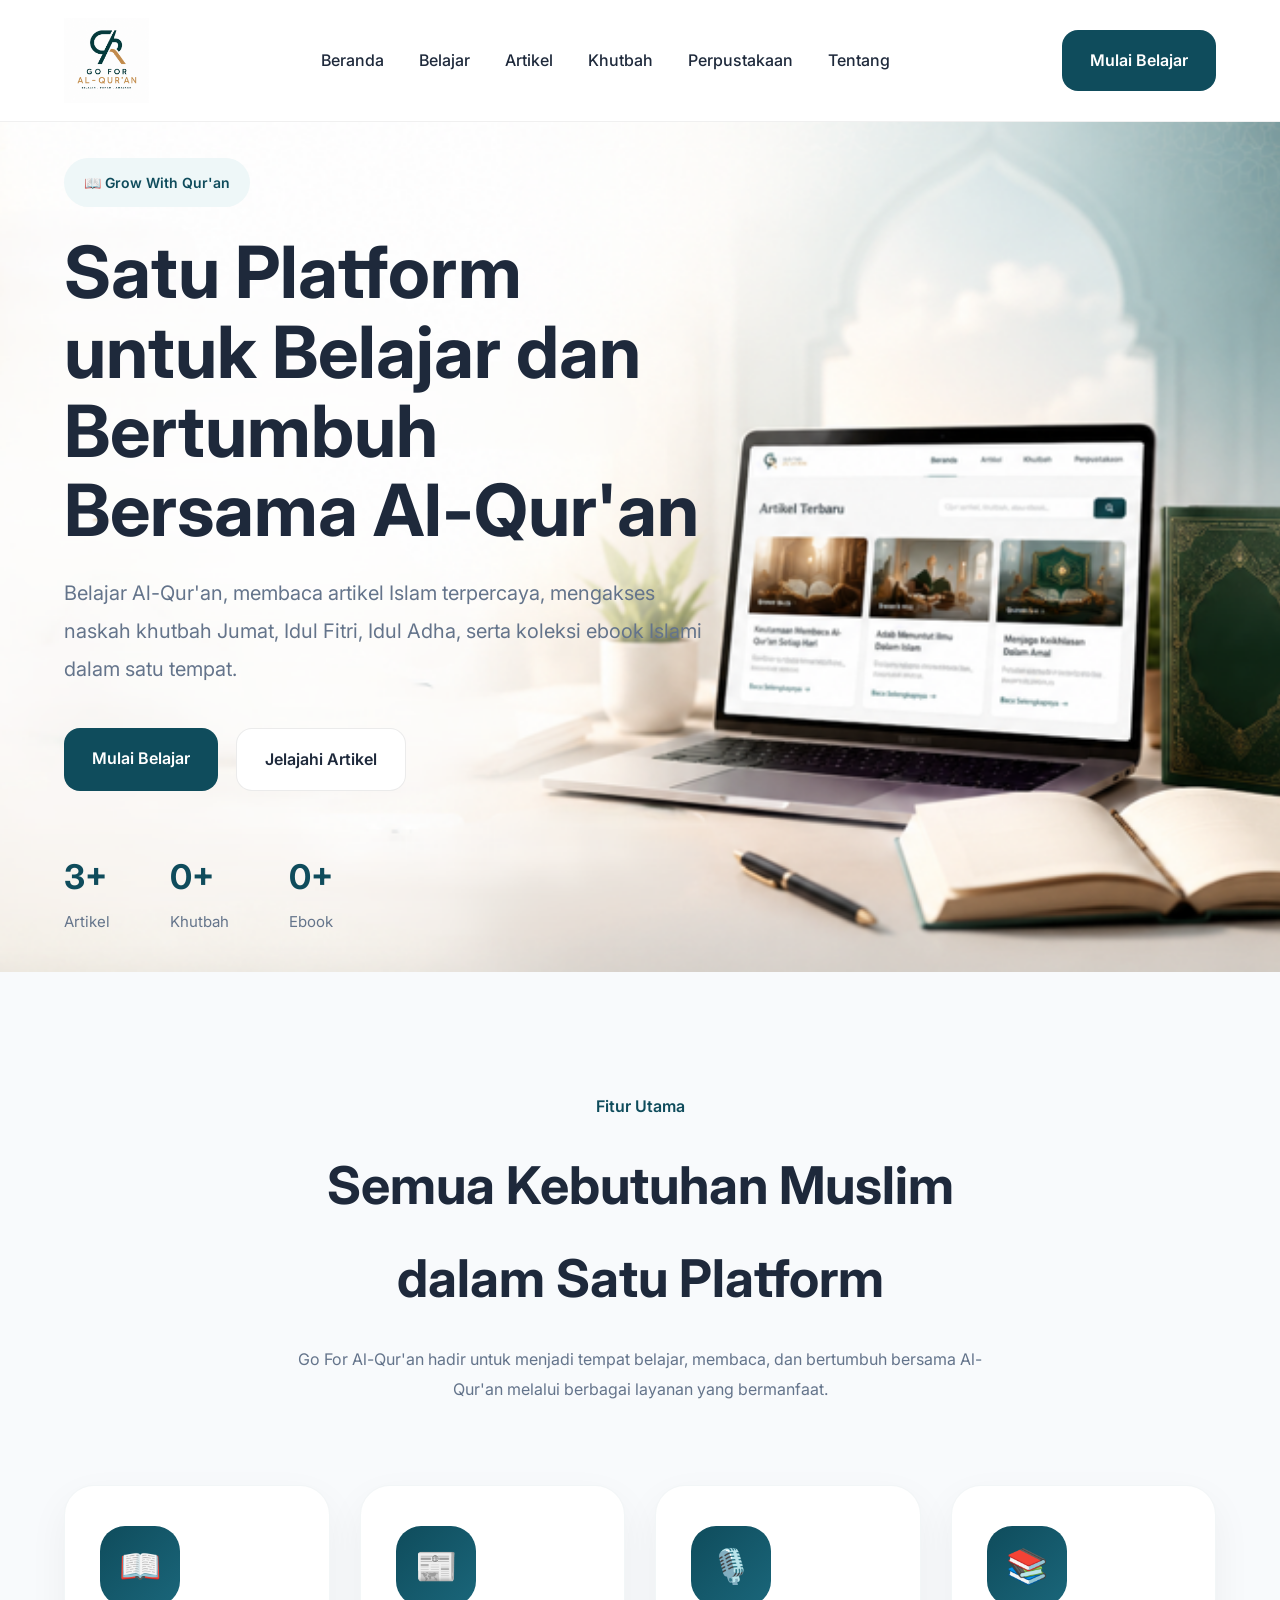
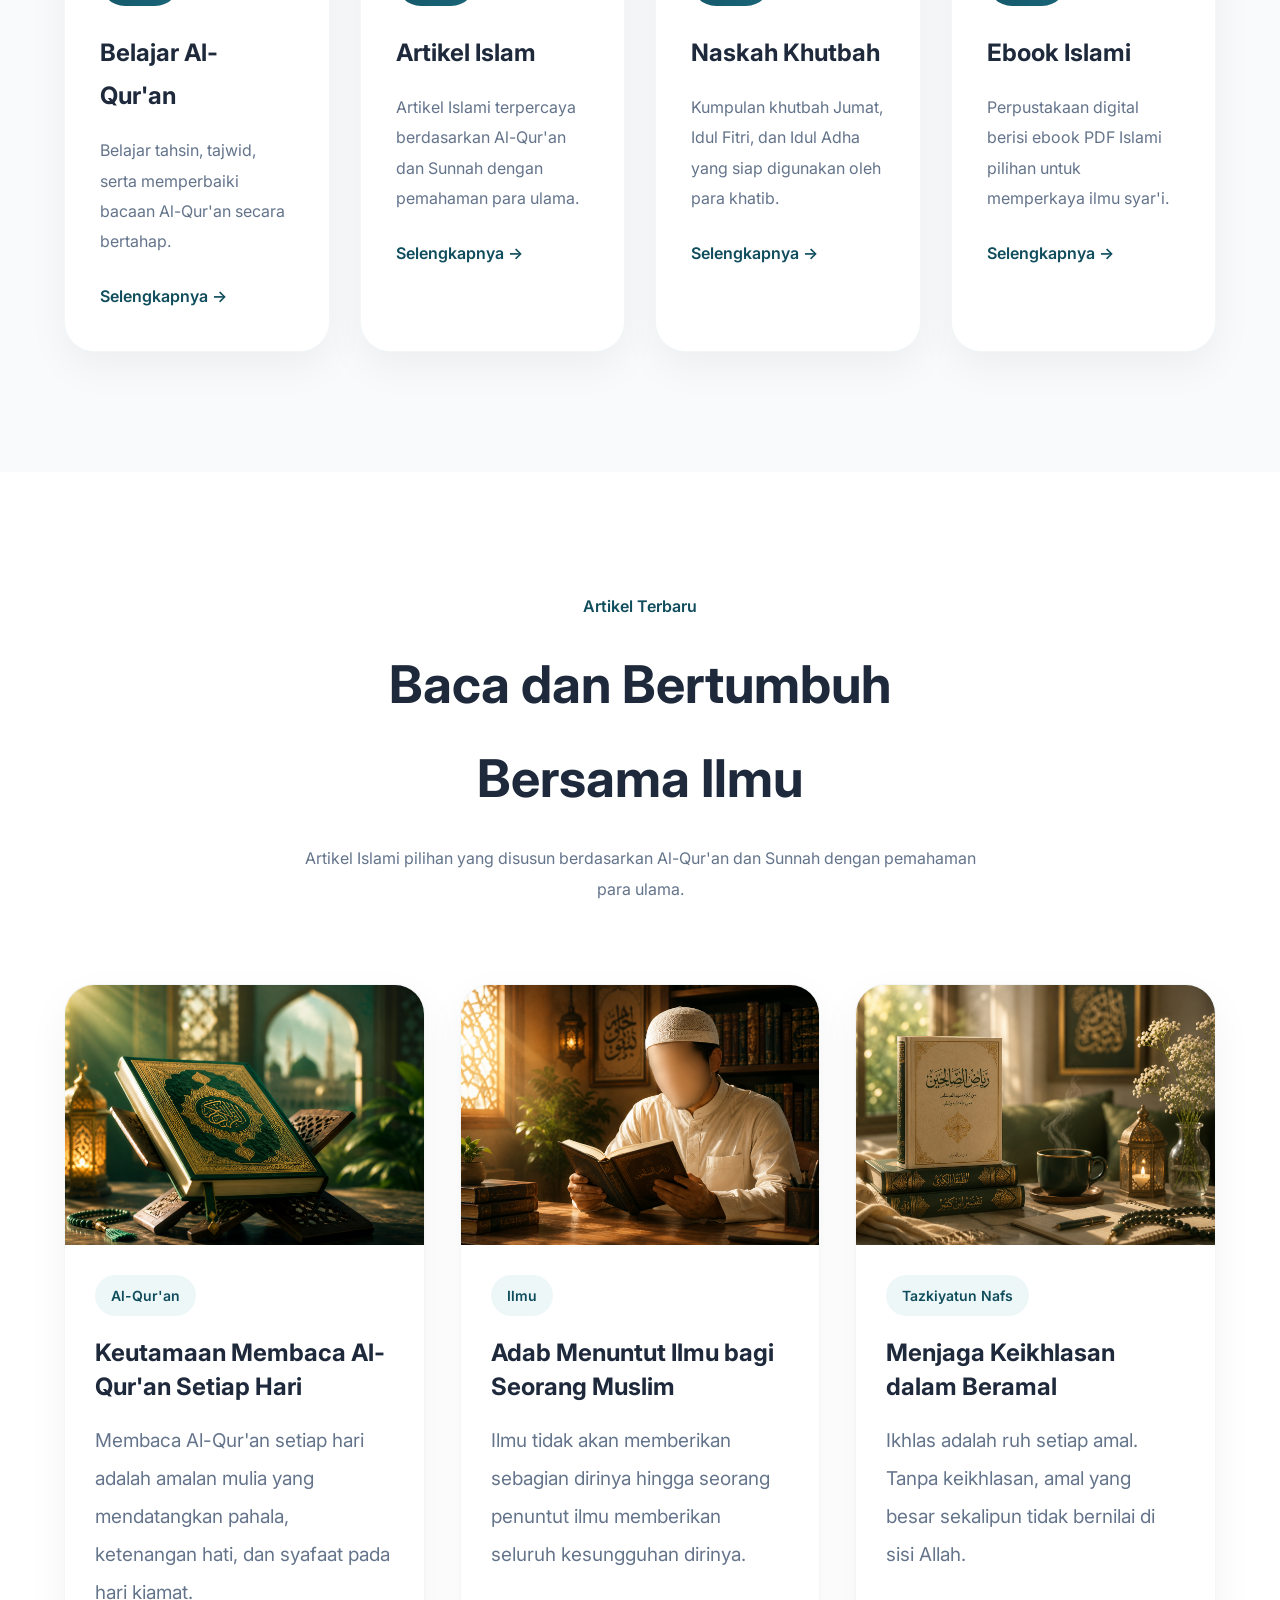
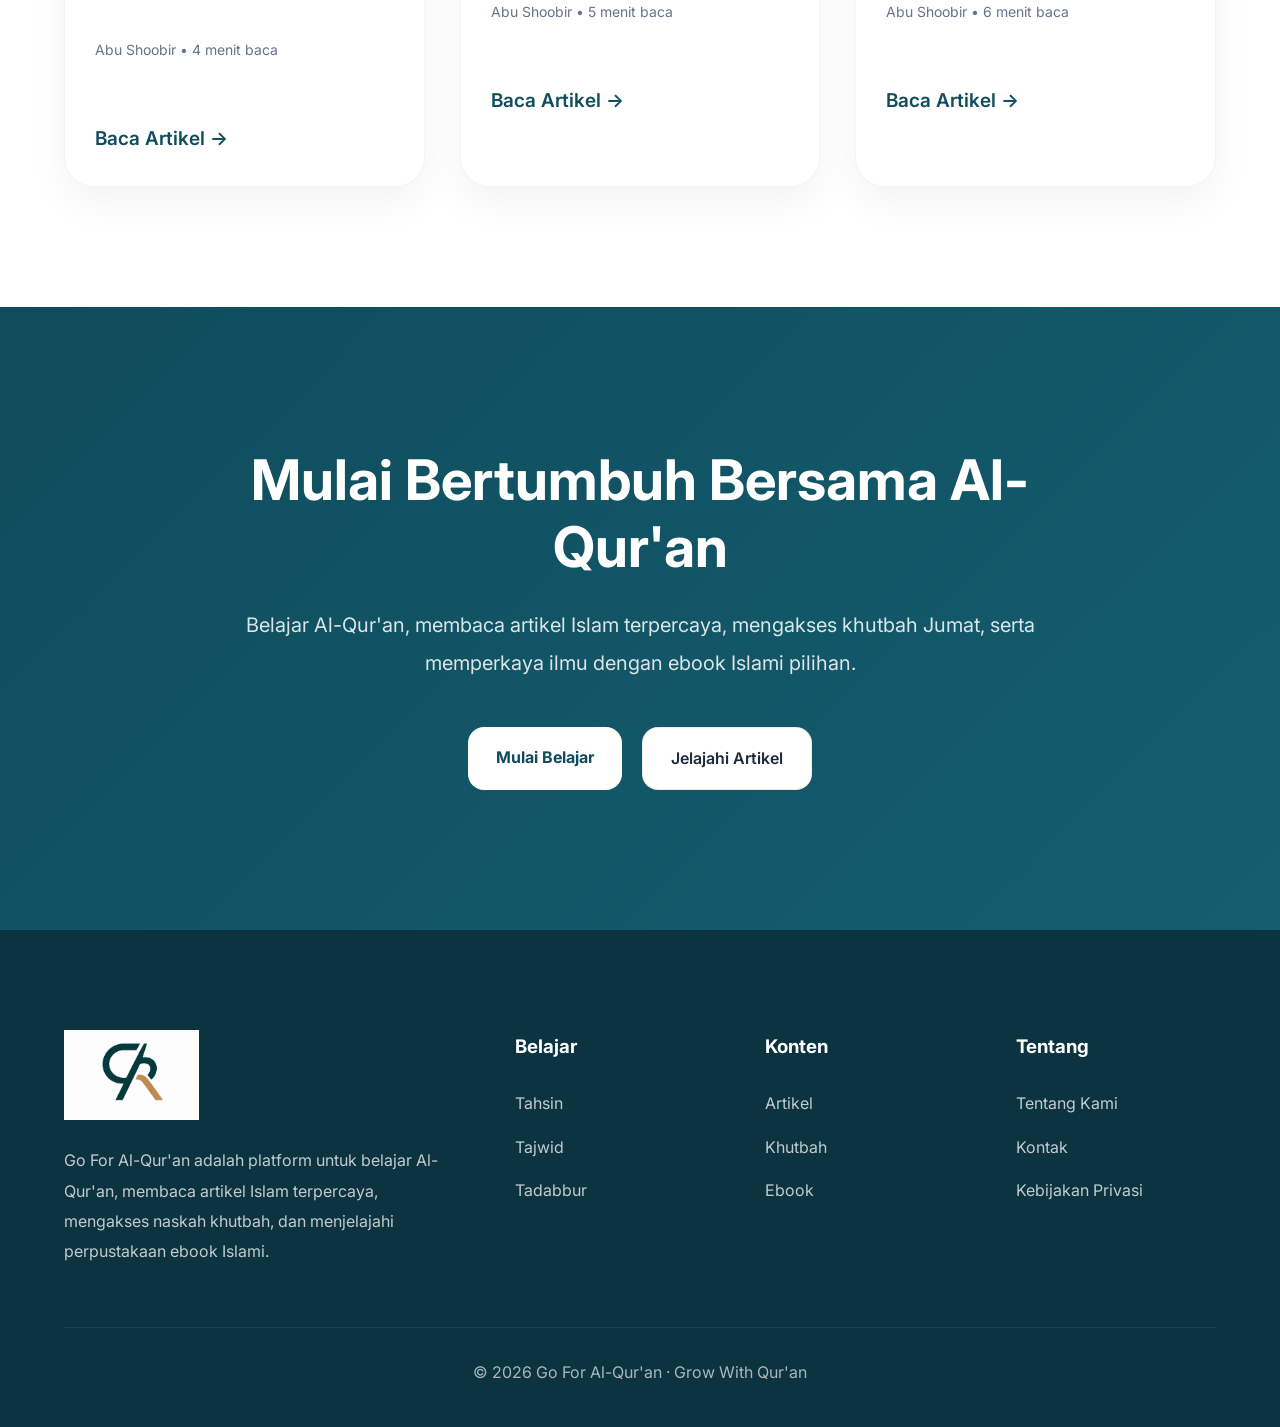
==== commit be1ca51d: "Update index.html" ====
--- a/index.html
+++ b/index.html
@@ -392,7 +392,7 @@
 
 <div class="footer-logo">
 
-<img src="/logoGFA.png">
+<img src="/faviconGFA.png">
 
 </div>
 
--- a/style.css
+++ b/style.css
@@ -963,9 +963,9 @@
     transform:translateY(-3px);
 }
 
-/* ==================================================
-   QUOTE BOX
-================================================== */
+/* =========================
+QUOTE BOX
+========================= */
 
 .quote-box{
 
@@ -975,27 +975,37 @@
     #0F4C5C,
     #145E70);
 
+    padding:60px;
+
+    border-radius:30px;
+
+    text-align:center;
+
+    margin:100px 0;
+
     color:white;
-
-    padding:60px;
-
-    border-radius:30px;
-
-    text-align:center;
-
-    margin:100px 0;
-}
-
+}
 
 .quote-box p{
 
-    color:white;
-
-    font-size:24px;
+    color:white !important;
+
+    font-size:28px;
+
+    line-height:1.9;
 
     font-style:italic;
 
-    line-height:1.8;
+    margin-bottom:20px;
+}
+
+.quote-box span{
+
+    color:rgba(255,255,255,.8);
+
+    font-size:16px;
+
+    font-weight:500;
 }
 
 /* ==================================================
